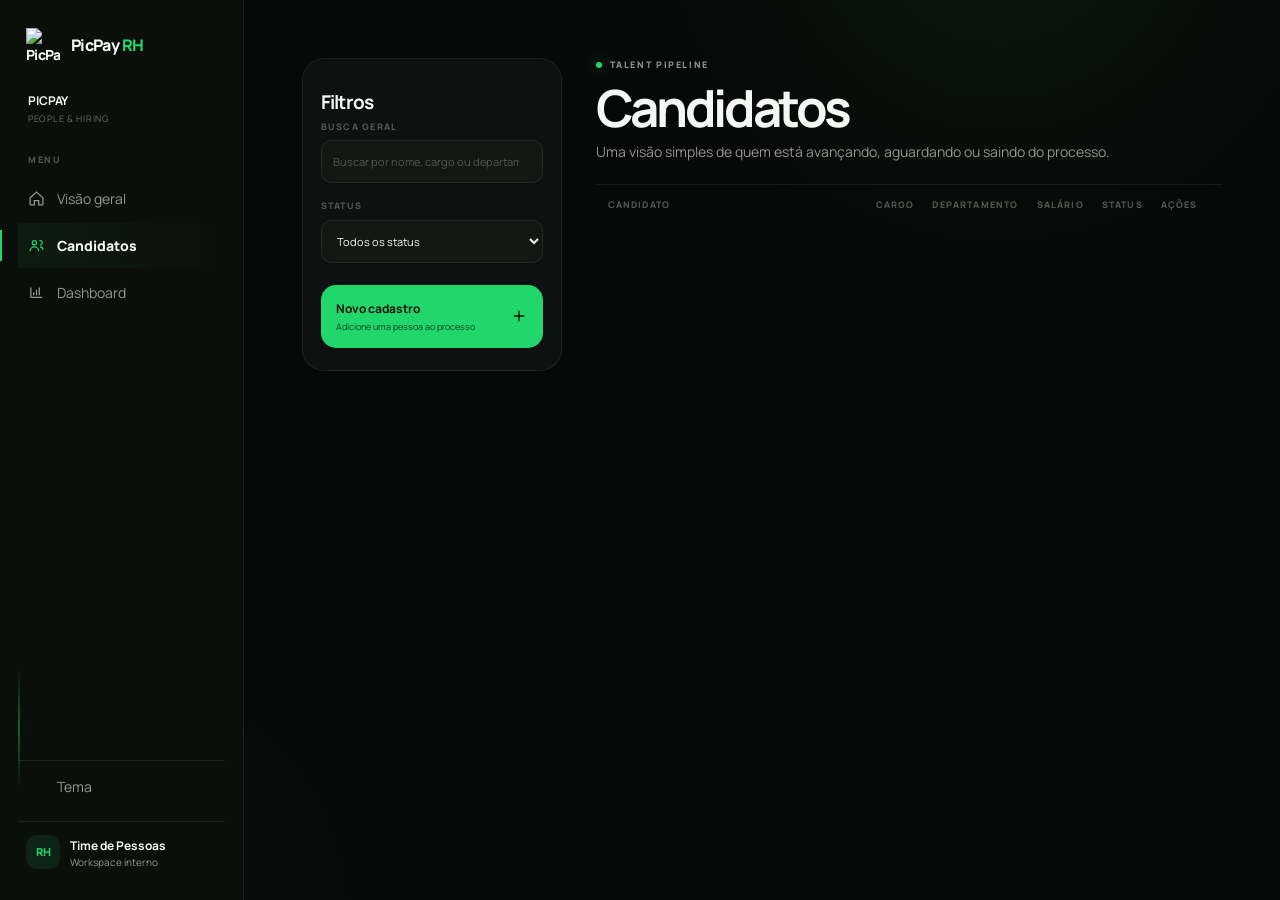
==== candidatos.html @ da06ed48 "Adicionando novos html" ====
<!DOCTYPE html>
<html lang="pt-BR">

<head>
    <meta charset="UTF-8">
    <meta name="viewport" content="width=device-width,initial-scale=1.0">
    <title>PicPay RH — Candidatos</title>
    <link rel="shortcut icon" href="https://cdn.simpleicons.org/picpay/21D66B" type="image/x-icon">
    <link rel="stylesheet" href="frontend/style.css">
</head>

<body>
    <div class="app-shell">
        <aside class="sidebar"><a class="brand" href="index.html"><img class="brand-logo"
                    src="https://cdn.simpleicons.org/picpay/21D66B" alt="PicPay"><span class="brand-text">PicPay
                    <span>RH</span></span></a>
            <div class="sidebar-context"><strong>PICPAY</strong><span>People &amp; Hiring</span></div>
            <div class="sidebar-label">Menu</div>
            <nav class="side-nav"><a href="index.html"><svg viewBox="0 0 24 24" fill="none" stroke="currentColor"
                        stroke-width="1.8">
                        <path d="m3 11 9-8 9 8v9a1 1 0 0 1-1 1h-5v-6H9v6H4a1 1 0 0 1-1-1v-9Z" />
                    </svg><span>Visão geral</span></a><a class="active" href="candidatos.html"><svg viewBox="0 0 24 24"
                        fill="none" stroke="currentColor" stroke-width="1.8">
                        <circle cx="9" cy="8" r="3" />
                        <path d="M3 20a6 6 0 0 1 12 0M17 11a3 3 0 1 0-1-5.8M17 14a4 4 0 0 1 4 4" />
                    </svg><span>Candidatos</span></a><a href="dashboard.html"><svg viewBox="0 0 24 24" fill="none"
                        stroke="currentColor" stroke-width="1.8">
                        <path d="M4 19V5m0 14h16M8 16v-4m4 4V8m4 8V5" />
                    </svg><span>Dashboard</span></a></nav>
            <div class="sidebar-spacer"></div>
            <div class="side-bottom"><button class="side-control theme-toggle"
                    aria-label="Alternar tema"><svg></svg><span>Tema</span></button>
                <div class="side-profile"><span class="profile-avatar">RH</span>
                    <div><b>Time de Pessoas</b><small>Workspace interno</small></div>
                </div>
            </div>
        </aside>
        <header class="mobile-header"><a class="brand" href="index.html"><img class="brand-logo"
                    src="https://cdn.simpleicons.org/picpay/21D66B" alt="PicPay"><span class="brand-text">PicPay
                    <span>RH</span></span></a><button class="icon-btn theme-toggle" aria-label="Alternar tema"></button>
        </header>
        <main class="main">
            <div class="page">
                <div class="candidates-layout">
                    <aside class="filters-panel" id="filtersPanel">
                        <h2>Filtros</h2>
                        <div class="filter-stack">
                            <div class="filter-field"><label for="search">Busca geral</label><input id="search"
                                    type="search" placeholder="Buscar por nome, cargo ou departamento..."
                                    aria-label="Buscar por nome, cargo ou departamento"></div>
                            <div class="filter-field"><label for="statusFilter">Status</label><select id="statusFilter">
                                    <option value="">Todos os status</option>
                                    <option>Em análise</option>
                                    <option>Aprovado</option>
                                    <option>Reprovado</option>
                                    <option>Contratado</option>
                                </select></div>
                        </div><button class="filter-create" id="openCreate" type="button"><span><strong>Novo
                                    cadastro</strong><small>Adicione uma pessoa ao processo</small></span><svg
                                viewBox="0 0 24 24" fill="none" stroke="currentColor" stroke-width="1.8">
                                <path d="M12 5v14M5 12h14" />
                            </svg></button>
                    </aside>
                    <section class="candidate-content">
                        <section class="page-top">
                            <div><span class="eyebrow"><i></i> TALENT PIPELINE</span>
                                <h1>Candidatos</h1>
                                <p>Uma visão simples de quem está avançando, aguardando ou saindo do processo.</p>
                            </div><button class="mobile-filter-toggle" id="mobileFilters" type="button"><svg
                                    viewBox="0 0 24 24" fill="none" stroke="currentColor" stroke-width="1.8">
                                    <path d="M4 6h16M7 12h10M10 18h4" />
                                </svg>Filtros</button>
                        </section>
                        <section class="list-shell">
                            <div class="list-head">
                                <span>Candidato</span><span>Cargo</span><span>Departamento</span><span>Salário</span><span>Status</span><span>Ações</span>
                            </div>
                            <div id="candidateTable"></div>
                            <div id="resultCount" class="sr-only">0 candidatos</div>
                        </section>
                    </section>
                </div>
            </div>
        </main>
        <div class="mobile-filter-backdrop" id="mobileFilterBackdrop" aria-hidden="true"></div>
    </div>
    <div class="modal-backdrop" id="candidateModal" aria-hidden="true">
        <div class="modal" role="dialog" aria-modal="true"><button class="modal-close" data-close="candidateModal"
                aria-label="Fechar">×</button>
            <div class="modal-top"><span class="modal-icon"><svg viewBox="0 0 24 24" fill="none" stroke="currentColor"
                        stroke-width="1.8">
                        <path d="M12 3v18M3 12h18" />
                    </svg></span>
                <div><span class="eyebrow">CANDIDATO</span>
                    <h2 id="modalTitle">Cadastrar candidato</h2>
                    <p id="modalDescription">Adicione uma nova pessoa ao processo seletivo.</p>
                </div>
            </div>
            <form id="candidateForm"><input type="hidden" id="editId">
                <div class="form-grid">
                    <div class="field"><label for="fieldId">ID</label><input id="fieldId" type="number" min="1"
                            step="1" required placeholder="1001"></div>
                    <div class="field"><label for="fieldName">Nome</label><input id="fieldName" required
                            placeholder="Nome completo"></div>
                    <div class="field"><label for="fieldEmail">E-mail</label><input id="fieldEmail" type="email"
                            required placeholder="nome@email.com"></div>
                    <div class="field"><label for="fieldPhone">Telefone</label><input id="fieldPhone" required
                            placeholder="(11) 99999-9999"></div>
                    <div class="field"><label for="fieldRole">Cargo</label><input id="fieldRole" required
                            placeholder="Ex: Product Designer"></div>
                    <div class="field"><label for="fieldDept">Departamento</label><select id="fieldDept" required>
                            <option value="">Selecione</option>
                            <option>Tecnologia</option>
                            <option>Produto</option>
                            <option>Marketing</option>
                            <option>Financeiro</option>
                            <option>RH</option>
                        </select></div>
                    <div class="field"><label for="fieldSalary">Salário</label><input id="fieldSalary" type="number"
                            min="0" step="0.01" required placeholder="8500.00"></div>
                    <div class="field"><label for="fieldStatus">Status</label><select id="fieldStatus" required>
                            <option>Em análise</option>
                            <option>Aprovado</option>
                            <option>Reprovado</option>
                            <option>Contratado</option>
                        </select></div>
                </div>
                <div class="modal-footer"><button type="button" class="btn btn-secondary"
                        data-close="candidateModal">Cancelar</button><button class="btn btn-primary"
                        id="submitCandidate">Cadastrar candidato <span>→</span></button></div>
            </form>
        </div>
    </div>
    <div class="modal-backdrop" id="quickModal" aria-hidden="true">
        <div class="modal modal-small" role="dialog" aria-modal="true"><button class="modal-close"
                data-close="quickModal">×</button><span class="eyebrow">AÇÕES RÁPIDAS</span>
            <div id="quickContent"></div>
            <div class="modal-footer"><button class="btn btn-secondary" data-close="quickModal">Fechar</button><button
                    class="btn btn-primary" id="quickEdit">Editar candidato →</button></div>
        </div>
    </div>
    <div class="modal-backdrop" id="deleteModal" aria-hidden="true">
        <div class="modal modal-small" role="dialog" aria-modal="true"><button class="modal-close"
                data-close="deleteModal">×</button>
            <div class="danger-icon"><svg viewBox="0 0 24 24" fill="none" stroke="currentColor" stroke-width="1.8">
                    <path d="M12 8v5m0 4h.01" />
                    <path d="M10.3 3.8 2.8 17a2 2 0 0 0 1.75 3h14.9a2 2 0 0 0 1.75-3l-7.5-13.2a2 2 0 0 0-3.4 0Z" />
                </svg></div>
            <h2>Excluir candidato?</h2>
            <p id="deleteText">Essa ação removerá permanentemente os dados deste candidato.</p>
            <div class="modal-footer"><button class="btn btn-secondary"
                    data-close="deleteModal">Cancelar</button><button class="btn btn-danger" id="confirmDelete">Excluir
                    candidato</button></div>
        </div>
    </div>
    <nav class="bottom-nav"><a href="index.html"><svg viewBox="0 0 24 24" fill="none" stroke="currentColor"
                stroke-width="1.8">
                <path d="m3 11 9-8 9 8v9a1 1 0 0 1-1 1h-5v-6H9v6H4a1 1 0 0 1-1-1v-9Z" />
            </svg>Início</a><a class="active" href="candidatos.html"><svg viewBox="0 0 24 24" fill="none"
                stroke="currentColor" stroke-width="1.8">
                <circle cx="9" cy="8" r="3" />
                <path d="M3 20a6 6 0 0 1 12 0M17 11a3 3 0 1 0-1-5.8M17 14a4 4 0 0 1 4 4" />
            </svg>Candidatos</a><a href="dashboard.html"><svg viewBox="0 0 24 24" fill="none" stroke="currentColor"
                stroke-width="1.8">
                <path d="M4 19V5m0 14h16M8 16v-4m4 4V8m4 8V5" />
            </svg>Dashboard</a><a href="#" id="mobileCreate"><svg viewBox="0 0 24 24" fill="none" stroke="currentColor"
                stroke-width="1.8">
                <path d="M12 5v14M5 12h14" />
            </svg>Novo</a></nav>
    <script src="frontend/js/script.js"></script>
    <script type="module" src="frontend/js/app.js"></script>
</body>

</html>
---- frontend/style.css ----
@import url('https://fonts.googleapis.com/css2?family=Manrope:wght@400;500;600;700;800&display=swap');

:root {
  --bg-primary: #070908;
  --bg-secondary: #0b0f0c;
  --surface: #0d110f;
  --surface-elevated: #121713;
  --surface-soft: #181f1a;
  --text-primary: #f5f8f5;
  --text-secondary: #8d9890;
  --text-muted: #667069;
  --text-faint: #4f5a53;
  --border: rgba(255, 255, 255, .075);
  --accent: #21d66b;
  --accent-strong: #2ce477;
  --accent-soft: rgba(33, 214, 107, .10);
  --on-accent: #061009;
  --danger: #ff6262;
  --danger-soft: rgba(255, 98, 98, .10);
  --on-danger: #180606;
  --amber: #f4c65f;
  --blue: #91a9ff;
  --shadow: 0 28px 90px rgba(0, 0, 0, .30);
  --r-sm: 12px;
  --r-md: 18px;
  --r-lg: 28px;
  --r-xl: 36px;
  --hero-overlay: rgba(7, 9, 8, .78);
  --glass: rgba(7, 9, 8, .74);
}

body.light {
  --bg-primary: #f4f7f4;
  --bg-secondary: #eef3ef;
  --surface: #ffffff;
  --surface-elevated: #f8faf8;
  --surface-soft: #eef3ef;
  --text-primary: #0d120f;
  --text-secondary: #667168;
  --text-muted: #737d76;
  --text-faint: #9aa39d;
  --border: rgba(13, 24, 16, .09);
  --accent: #17b85a;
  --accent-strong: #12a84f;
  --accent-soft: rgba(23, 184, 90, .10);
  --on-accent: #061009;
  --danger: #d94b4b;
  --danger-soft: rgba(217, 75, 75, .10);
  --on-danger: #fff7f7;
  --shadow: 0 24px 70px rgba(18, 38, 24, .10);
  --hero-overlay: rgba(7, 9, 8, .68);
  --glass: rgba(255, 255, 255, .78);
}

* {
  box-sizing: border-box
}

html {
  scroll-behavior: smooth
}

body {
  margin: 0;
  background: var(--bg-primary);
  color: var(--text-primary);
  font-family: Manrope, Inter, system-ui, sans-serif;
  font-size: 14px;
  line-height: 1.5;
  transition: background .35s, color .35s
}

body:before {
  content: "";
  position: fixed;
  z-index: -2;
  inset: 0;
  background: radial-gradient(circle at 78% -10%, rgba(33, 214, 107, .08), transparent 26%), radial-gradient(circle at 10% 100%, rgba(33, 214, 107, .025), transparent 22%);
  pointer-events: none
}

a {
  color: inherit;
  text-decoration: none
}

button,
input,
select {
  font: inherit
}

button {
  cursor: pointer
}

svg {
  display: block
}

.sr-only {
  position: absolute;
  width: 1px;
  height: 1px;
  overflow: hidden;
  clip: rect(0, 0, 0, 0)
}

/* App shell */
.app-shell {
  min-height: 100vh;
  display: grid;
  grid-template-columns: 244px 1fr
}

.sidebar {
  position: fixed;
  z-index: 30;
  top: 0;
  bottom: 0;
  width: 244px;
  padding: 26px 18px 18px;
  border-right: 1px solid var(--border);
  background: var(--bg-secondary);
  display: flex;
  flex-direction: column;
  overflow: hidden
}

.sidebar:after {
  content: "";
  position: absolute;
  left: 18px;
  bottom: 112px;
  width: 2px;
  height: 120px;
  background: linear-gradient(180deg, transparent, var(--accent), transparent);
  opacity: .42
}

.brand {
  display: flex;
  align-items: center;
  gap: 11px;
  padding: 2px 8px 30px;
  font-weight: 800;
  letter-spacing: -.045em
}

.brand-logo {
  width: 34px;
  height: 34px;
  object-fit: contain
}

.brand-text {
  font-size: 16px
}

.brand-text span {
  color: var(--accent)
}

.sidebar-context {
  padding: 0 10px 27px
}

.sidebar-context strong {
  display: block;
  font-size: 12px;
  letter-spacing: -.01em
}

.sidebar-context span {
  display: block;
  margin-top: 2px;
  color: var(--text-muted);
  font-size: 9px;
  letter-spacing: .08em;
  text-transform: uppercase
}

.sidebar-label {
  padding: 0 10px 10px;
  color: var(--text-faint);
  font-size: 9px;
  letter-spacing: .18em;
  font-weight: 800;
  text-transform: uppercase
}

.side-nav {
  display: grid;
  gap: 2px
}

.side-nav a,
.side-control {
  position: relative;
  display: flex;
  align-items: center;
  gap: 12px;
  width: 100%;
  padding: 12px 10px;
  border-radius: 0;
  border: 0;
  background: transparent;
  color: var(--text-secondary);
  text-align: left;
  transition: color .2s, transform .2s, background .2s
}

.side-nav a:before {
  content: "";
  position: absolute;
  left: -18px;
  top: 7px;
  bottom: 7px;
  width: 2px;
  background: transparent;
  transition: background .2s
}

.side-nav a svg,
.side-control svg {
  width: 17px;
  height: 17px;
  flex: none
}

.side-nav a:hover,
.side-control:hover {
  color: var(--text-primary);
  transform: translateX(3px)
}

.side-nav a:hover {
  background: color-mix(in srgb, var(--surface) 42%, transparent)
}

.side-nav a.active {
  color: var(--text-primary);
  font-weight: 800;
  background: linear-gradient(90deg, color-mix(in srgb, var(--accent-soft) 60%, transparent), transparent)
}

.side-nav a.active:before {
  background: var(--accent)
}

.side-nav a.active svg {
  color: var(--accent)
}

.sidebar-spacer {
  flex: 1
}

.side-bottom {
  display: grid;
  gap: 5px
}

.side-control {
  border-top: 1px solid var(--border);
  padding-top: 15px
}

.side-profile {
  display: flex;
  align-items: center;
  gap: 10px;
  padding: 12px 8px;
  border-top: 1px solid var(--border);
  margin-top: 7px
}

.profile-avatar {
  width: 34px;
  height: 34px;
  border-radius: 11px;
  display: grid;
  place-items: center;
  background: var(--accent-soft);
  color: var(--accent);
  font-weight: 800;
  font-size: 11px
}

.side-profile b {
  font-size: 12px
}

.side-profile small {
  display: block;
  color: var(--text-secondary);
  font-size: 10px
}

.main {
  grid-column: 2;
  min-width: 0
}

.mobile-header {
  display: none
}

.bottom-nav {
  display: none
}

/* Shared */
.page {
  max-width: 1420px;
  margin: 0 auto;
  padding: 58px clamp(24px, 4.5vw, 72px) 80px
}

.page-top {
  display: flex;
  align-items: flex-end;
  justify-content: space-between;
  gap: 28px;
  margin-bottom: 36px
}

.eyebrow {
  display: flex;
  align-items: center;
  gap: 8px;
  color: var(--text-secondary);
  font-size: 9px;
  font-weight: 800;
  letter-spacing: .18em;
  text-transform: uppercase
}

.eyebrow i {
  width: 6px;
  height: 6px;
  background: var(--accent);
  border-radius: 50%;
  box-shadow: 0 0 15px rgba(33, 214, 107, .65)
}

h1,
h2,
h3,
p {
  margin-top: 0
}

.page-top h1 {
  font-size: clamp(40px, 4vw, 60px);
  line-height: .98;
  letter-spacing: -.065em;
  margin: 10px 0 9px
}

.page-top p {
  color: var(--text-secondary);
  margin: 0;
  max-width: 560px
}

.btn {
  display: inline-flex;
  align-items: center;
  justify-content: center;
  gap: 9px;
  border: 0;
  border-radius: 13px;
  padding: 12px 16px;
  font-weight: 800;
  font-size: 12px;
  transition: transform .2s, background .2s, box-shadow .2s, border-color .2s
}

.btn:hover {
  transform: translateY(-1px)
}

.btn-primary {
  background: var(--accent);
  color: var(--on-accent);
  box-shadow: 0 10px 28px rgba(33, 214, 107, .14)
}

.btn-primary:hover {
  background: var(--accent-strong);
  box-shadow: 0 14px 32px rgba(33, 214, 107, .20)
}

.btn-secondary {
  background: var(--surface-elevated);
  color: var(--text-primary);
  border: 1px solid var(--border)
}

.btn-secondary:hover {
  border-color: rgba(33, 214, 107, .35)
}

.btn-danger {
  background: var(--danger);
  color: var(--on-danger)
}

.icon-btn {
  width: 38px;
  height: 38px;
  border: 1px solid var(--border);
  border-radius: 12px;
  background: var(--surface);
  color: var(--text-secondary);
  display: grid;
  place-items: center
}

.icon-btn:hover {
  color: var(--accent);
  border-color: rgba(33, 214, 107, .35)
}

/* Home */
.home {
  padding-top: 34px
}

.home-hero {
  min-height: 680px;
  display: grid;
  grid-template-columns: minmax(0, .92fr) minmax(420px, 1.08fr);
  align-items: center;
  gap: clamp(40px, 6vw, 100px);
  padding: 40px 0 70px
}

.hero-copy h1 {
  font-size: clamp(54px, 6vw, 88px);
  line-height: .94;
  letter-spacing: -.075em;
  max-width: 760px;
  margin: 22px 0 26px
}

.hero-copy h1 em {
  font-style: normal;
  color: var(--accent)
}

.hero-copy>p {
  font-size: 16px;
  line-height: 1.7;
  color: var(--text-secondary);
  max-width: 590px
}

.hero-actions {
  display: flex;
  align-items: center;
  gap: 20px;
  margin-top: 32px
}

.hero-link {
  font-weight: 800;
  font-size: 12px
}

.hero-link span {
  color: var(--accent)
}

.hero-proof {
  display: flex;
  gap: 38px;
  margin-top: 54px
}

.hero-proof div {
  display: grid;
  gap: 2px
}

.hero-proof strong {
  font-size: 18px;
  letter-spacing: -.04em
}

.hero-proof span {
  font-size: 10px;
  color: var(--text-secondary)
}

.hero-visual {
  position: relative;
  min-height: 560px;
  border-radius: var(--r-xl);
  overflow: hidden;
  background: #101712;
  border: 1px solid var(--border)
}

.hero-image {
  position: absolute;
  inset: 0;
  width: 100%;
  height: 100%;
  object-fit: cover;
  object-position: center
}

.hero-visual:after {
  content: "";
  position: absolute;
  inset: 0;
  background: linear-gradient(180deg, rgba(7, 9, 8, .02), rgba(7, 9, 8, .25) 45%, rgba(7, 9, 8, .86)), linear-gradient(90deg, rgba(7, 9, 8, .65), transparent 60%)
}

.hero-orbit {
  position: absolute;
  z-index: 2;
  width: 260px;
  height: 260px;
  border: 1px solid rgba(255, 255, 255, .14);
  border-radius: 50%;
  right: -100px;
  top: -100px
}

.hero-orbit:after {
  content: "";
  position: absolute;
  width: 8px;
  height: 8px;
  border-radius: 50%;
  background: var(--accent);
  left: 35px;
  bottom: 38px;
  box-shadow: 0 0 30px var(--accent)
}

.hero-badge {
  position: absolute;
  z-index: 3;
  left: 28px;
  bottom: 28px;
  display: flex;
  align-items: center;
  gap: 12px;
  padding: 13px 15px;
  background: var(--glass);
  backdrop-filter: blur(18px);
  border: 1px solid rgba(255, 255, 255, .12);
  border-radius: 16px
}

.hero-badge .badge-dot {
  width: 9px;
  height: 9px;
  border-radius: 50%;
  background: var(--accent);
  box-shadow: 0 0 12px var(--accent)
}

.hero-badge b {
  display: block;
  font-size: 12px
}

.hero-badge small {
  display: block;
  color: var(--text-secondary);
  font-size: 10px
}

.hero-float {
  position: absolute;
  z-index: 3;
  right: 26px;
  bottom: 28px;
  width: 180px;
  padding: 16px;
  background: var(--glass);
  backdrop-filter: blur(18px);
  border: 1px solid rgba(255, 255, 255, .11);
  border-radius: 17px
}

.hero-float small {
  color: var(--text-secondary);
  font-size: 9px
}

.hero-float strong {
  display: block;
  font-size: 30px;
  letter-spacing: -.06em;
  margin: 2px 0
}

.mini-progress {
  height: 4px;
  background: rgba(255, 255, 255, .10);
  border-radius: 99px;
  overflow: hidden
}

.mini-progress i {
  display: block;
  width: 72%;
  height: 100%;
  background: var(--accent)
}

.home-values {
  display: grid;
  grid-template-columns: repeat(3, 1fr);
  gap: 0;
  border-top: 1px solid var(--border);
  border-bottom: 1px solid var(--border)
}

.value-item {
  padding: 32px 26px 36px 0;
  display: flex;
  gap: 18px
}

.value-item+.value-item {
  border-left: 1px solid var(--border);
  padding-left: 28px
}

.value-number {
  font-size: 10px;
  color: var(--accent);
  font-weight: 800
}

.value-item h3 {
  font-size: 14px;
  margin: 0 0 5px;
  letter-spacing: -.02em
}

.value-item p {
  font-size: 11px;
  color: var(--text-secondary);
  margin: 0;
  max-width: 270px
}

/* Candidates */
.candidates-layout {
  display: grid;
  grid-template-columns: 260px minmax(0, 1fr);
  gap: 34px;
  align-items: start;
  min-width: 0
}

.filters-panel {
  position: sticky;
  top: 28px;
  align-self: start;
  height: fit-content;
  padding: 22px 18px;
  background: var(--surface);
  border: 1px solid var(--border);
  border-radius: 22px;
  display: flex;
  flex-direction: column
}

.filters-kicker {
  color: var(--text-faint);
  font-size: 9px;
  font-weight: 800;
  letter-spacing: .18em;
  text-transform: uppercase
}

.filters-panel h2 {
  font-size: 19px;
  letter-spacing: -.04em;
  margin: 7px 0 3px
}

.filters-panel>p {
  color: var(--text-secondary);
  font-size: 10px;
  line-height: 1.55;
  margin: 0 0 16px
}

.filter-create {
  display: flex;
  align-items: center;
  justify-content: space-between;
  gap: 12px;
  width: 100%;
  padding: 14px 14px;
  margin: 22px 0 0;
  border: 1px solid rgba(33, 214, 107, .24);
  border-radius: 15px;
  background: var(--accent);
  color: var(--on-accent);
  text-align: left;
  transition: transform .2s, box-shadow .2s, background .2s
}

.filter-create:hover {
  transform: translateY(-1px);
  background: var(--accent-strong);
  box-shadow: 0 12px 28px rgba(33, 214, 107, .14)
}

.filter-create strong {
  display: block;
  font-size: 12px
}

.filter-create small {
  display: block;
  margin-top: 2px;
  font-size: 9px;
  opacity: .72
}

.filter-create svg {
  width: 18px;
  flex: none
}

.filter-stack {
  display: grid;
  gap: 16px
}

.filter-field {
  display: grid;
  gap: 7px
}

.filter-field label {
  color: var(--text-faint);
  font-size: 9px;
  font-weight: 800;
  letter-spacing: .14em;
  text-transform: uppercase
}

.filter-field input,
.filter-field select {
  width: 100%;
  height: 43px;
  padding: 0 11px;
  border: 1px solid var(--border);
  border-radius: 11px;
  background: var(--surface-elevated);
  color: var(--text-primary);
  outline: 0;
  font-size: 11px
}

.filter-field input::placeholder {
  color: var(--text-faint)
}

.filter-field input:focus,
.filter-field select:focus {
  border-color: rgba(33, 214, 107, .55);
  box-shadow: 0 0 0 3px var(--accent-soft)
}

.candidate-content {
  min-width: 0;
  overflow: visible
}

.candidate-content .page-top {
  margin-bottom: 22px
}

.candidate-content .page-top h1 {
  font-size: clamp(38px, 4vw, 56px)
}

.candidate-content .page-top p {
  max-width: 620px
}

.candidate-search {
  display: flex;
  align-items: center;
  gap: 9px;
  height: 52px;
  padding: 0 15px;
  background: var(--surface);
  border: 1px solid var(--border);
  border-radius: 15px;
  margin-bottom: 20px
}

.candidate-search svg {
  width: 17px;
  color: var(--text-secondary)
}

.candidate-search input {
  width: 100%;
  height: 100%;
  border: 0;
  outline: 0;
  background: transparent;
  color: var(--text-primary);
  font-size: 12px
}

.candidate-search input::placeholder {
  color: var(--text-faint)
}

.list-shell {
  border-top: 1px solid var(--border)
}

.list-head,
.candidate-row {
  display: grid;
  grid-template-columns: minmax(250px, 1.7fr) 1.1fr 1fr .9fr .85fr 120px;
  gap: 18px;
  align-items: center
}

.list-head {
  padding: 13px 12px;
  color: var(--text-faint);
  font-size: 9px;
  letter-spacing: .13em;
  text-transform: uppercase;
  font-weight: 800
}

.candidate-row {
  padding: 16px 12px;
  border-top: 1px solid var(--border);
  transition: background .2s, border-color .2s
}

.candidate-row:hover {
  background: color-mix(in srgb, var(--surface-elevated) 70%, transparent);
  border-color: rgba(33, 214, 107, .08)
}

.candidate-person {
  display: flex;
  align-items: center;
  gap: 12px;
  min-width: 0
}

.candidate-avatar {
  width: 42px;
  height: 42px;
  border-radius: 13px;
  object-fit: cover;
  background: var(--surface-soft);
  flex: none
}

.candidate-avatar.initials {
  display: grid;
  place-items: center;
  color: var(--accent);
  font-size: 11px;
  font-weight: 800
}

.candidate-person b,
.candidate-main b {
  display: block;
  font-size: 12px;
  white-space: nowrap;
  overflow: hidden;
  text-overflow: ellipsis
}

.candidate-person small,
.candidate-main small {
  display: block;
  color: var(--text-secondary);
  font-size: 10px;
  white-space: nowrap;
  overflow: hidden;
  text-overflow: ellipsis
}

.candidate-main {
  min-width: 0
}

.candidate-salary {
  font-size: 12px;
  font-weight: 700
}

.status-pill {
  display: inline-flex;
  align-items: center;
  gap: 6px;
  padding: 6px 9px;
  border-radius: 99px;
  background: var(--surface-elevated);
  font-size: 9px;
  font-weight: 800;
  white-space: nowrap
}

.status-pill:before {
  content: "";
  width: 5px;
  height: 5px;
  border-radius: 50%;
  background: currentColor
}

.status-analysis {
  color: var(--amber)
}

.status-approved {
  color: var(--blue)
}

.status-rejected {
  color: var(--danger)
}

.status-hired {
  color: var(--accent)
}

.row-actions {
  display: flex;
  justify-content: flex-end;
  gap: 5px
}

.row-action {
  width: 31px;
  height: 31px;
  border: 1px solid var(--border);
  border-radius: 10px;
  background: var(--surface-elevated);
  color: var(--text-secondary);
  display: grid;
  place-items: center;
  transition: .2s
}

.row-action svg {
  width: 14px
}

.row-action:hover {
  color: var(--accent);
  border-color: rgba(33, 214, 107, .35)
}

.row-action.delete:hover {
  color: var(--danger);
  border-color: rgba(255, 98, 98, .35)
}

.empty-state {
  padding: 60px 20px;
  text-align: center;
  color: var(--text-secondary);
  border-top: 1px solid var(--border)
}

.mobile-filter-toggle {
  display: none
}

/* Modals */
.modal-backdrop {
  position: fixed;
  z-index: 100;
  inset: 0;
  display: none;
  align-items: center;
  justify-content: center;
  padding: 20px;
  background: rgba(0, 0, 0, .72);
  backdrop-filter: blur(14px)
}

.modal-backdrop.open {
  display: flex;
  animation: fade .18s ease
}

.modal {
  position: relative;
  width: min(720px, 100%);
  max-height: 92vh;
  overflow: auto;
  padding: 30px;
  background: var(--surface);
  border: 1px solid var(--border);
  border-radius: 26px;
  box-shadow: 0 40px 120px rgba(0, 0, 0, .48);
  animation: modalUp .22s ease
}

.modal-small {
  width: min(470px, 100%)
}

.modal-close {
  position: absolute;
  right: 18px;
  top: 18px;
  width: 34px;
  height: 34px;
  border: 1px solid var(--border);
  border-radius: 10px;
  background: var(--surface-elevated);
  color: var(--text-secondary);
  display: grid;
  place-items: center
}

.modal-close:hover {
  color: var(--text-primary)
}

.modal-top {
  display: flex;
  gap: 13px;
  margin-bottom: 26px
}

.modal-icon {
  width: 42px;
  height: 42px;
  display: grid;
  place-items: center;
  border-radius: 13px;
  background: var(--accent-soft);
  color: var(--accent)
}

.modal h2 {
  font-size: 25px;
  letter-spacing: -.045em;
  margin: 3px 0 5px
}

.modal-top p,
.modal>p {
  color: var(--text-secondary);
  font-size: 11px;
  margin: 0
}

.form-grid {
  display: grid;
  grid-template-columns: 1fr 1fr;
  gap: 15px
}

.field {
  display: grid;
  gap: 7px
}

.field label {
  font-size: 10px;
  font-weight: 800;
  color: var(--text-secondary)
}

.field input,
.field select {
  width: 100%;
  height: 48px;
  padding: 0 13px;
  border: 1px solid var(--border);
  border-radius: 12px;
  background: var(--surface-elevated);
  color: var(--text-primary);
  outline: 0
}

.field input::placeholder {
  color: var(--text-faint)
}

.field input:focus,
.field select:focus {
  border-color: rgba(33, 214, 107, .58);
  box-shadow: 0 0 0 3px var(--accent-soft)
}

.modal-footer {
  display: flex;
  justify-content: flex-end;
  gap: 9px;
  padding-top: 20px;
  margin-top: 24px;
  border-top: 1px solid var(--border)
}

.quick-person {
  display: flex;
  align-items: center;
  gap: 12px;
  padding: 10px 0 20px
}

.quick-avatar {
  width: 48px;
  height: 48px;
  border-radius: 14px;
  background: var(--accent-soft);
  color: var(--accent);
  display: grid;
  place-items: center;
  font-weight: 800
}

.quick-person h3 {
  font-size: 16px;
  margin: 0 0 2px
}

.quick-person small {
  font-size: 10px;
  color: var(--text-secondary)
}

.quick-grid {
  display: grid;
  grid-template-columns: 1fr 1fr;
  gap: 8px
}

.quick-item {
  padding: 12px;
  border-radius: 13px;
  background: var(--surface-elevated)
}

.quick-item small {
  display: block;
  color: var(--text-secondary);
  font-size: 9px;
  margin-bottom: 3px
}

.quick-item b {
  font-size: 11px
}

.danger-icon {
  width: 46px;
  height: 46px;
  border-radius: 14px;
  background: var(--danger-soft);
  color: var(--danger);
  display: grid;
  place-items: center;
  margin-bottom: 18px
}

.danger-icon svg {
  width: 21px
}

/* Dashboard */
.dashboard-intro {
  display: flex;
  justify-content: space-between;
  align-items: flex-end;
  gap: 20px;
  margin-bottom: 30px
}

.dashboard-intro h1 {
  font-size: clamp(40px, 4vw, 60px);
  line-height: .98;
  letter-spacing: -.065em;
  margin: 10px 0 8px
}

.dashboard-intro p {
  margin: 0;
  color: var(--text-secondary)
}

.kpi-layout {
  display: grid;
  grid-template-columns: 1.55fr 1fr 1fr;
  grid-template-rows: 1fr 1fr;
  gap: 12px;
  margin-bottom: 12px
}

.kpi {
  position: relative;
  min-height: 150px;
  padding: 20px 21px;
  background: var(--surface);
  border: 1px solid var(--border);
  border-radius: 20px;
  overflow: hidden
}

.kpi.primary {
  grid-row: 1/3;
  display: flex;
  flex-direction: column;
  justify-content: space-between;
  min-height: 312px;
  background: linear-gradient(135deg, var(--surface), color-mix(in srgb, var(--accent-soft) 80%, var(--surface)))
}

.kpi-icon {
  width: 34px;
  height: 34px;
  display: grid;
  place-items: center;
  border-radius: 10px;
  background: var(--accent-soft);
  color: var(--accent);
  margin-bottom: 22px
}

.kpi small {
  color: var(--text-secondary);
  font-size: 10px
}

.kpi strong {
  display: block;
  font-size: 43px;
  line-height: 1;
  letter-spacing: -.065em;
  margin: 7px 0
}

.kpi.primary strong {
  font-size: 72px
}

.kpi-note {
  color: var(--text-secondary);
  font-size: 10px
}

.kpi-note b {
  color: var(--accent)
}

.kpi-corner {
  position: absolute;
  right: -38px;
  top: -38px;
  width: 120px;
  height: 120px;
  border: 1px solid rgba(33, 214, 107, .18);
  border-radius: 50%
}

.chart-grid {
  display: grid;
  grid-template-columns: 1fr 1fr;
  gap: 12px
}

.chart-card {
  background: var(--surface);
  border: 1px solid var(--border);
  border-radius: 22px;
  padding: 22px;
  min-height: 350px
}

.chart-card.wide {
  grid-column: 1/-1;
  min-height: 380px
}

.chart-head {
  display: flex;
  align-items: flex-start;
  justify-content: space-between;
  gap: 20px
}

.chart-head h2 {
  font-size: 18px;
  letter-spacing: -.035em;
  margin: 5px 0
}

.chart-head p {
  font-size: 10px;
  color: var(--text-secondary);
  margin: 0
}

.chart-tag {
  padding: 6px 9px;
  border-radius: 99px;
  background: var(--surface-elevated);
  color: var(--text-secondary);
  font-size: 9px;
  white-space: nowrap
}

.donut-wrap {
  display: flex;
  align-items: center;
  justify-content: center;
  gap: 54px;
  height: 255px
}

.donut {
  width: 172px;
  height: 172px;
  border-radius: 50%;
  display: grid;
  place-items: center;
  background: conic-gradient(var(--accent) 0 40%, var(--blue) 40% 69%, var(--danger) 69% 88%, var(--amber) 88% 100%);
  position: relative
}

.donut:after {
  content: "";
  position: absolute;
  inset: 23px;
  border-radius: 50%;
  background: var(--surface)
}

.donut-center {
  position: relative;
  z-index: 2;
  text-align: center
}

.donut-center strong {
  display: block;
  font-size: 31px;
  letter-spacing: -.06em
}

.donut-center small {
  font-size: 9px;
  color: var(--text-secondary)
}

.legend {
  width: 175px
}

.legend-row {
  display: flex;
  align-items: center;
  gap: 8px;
  margin: 13px 0
}

.legend-row i {
  width: 7px;
  height: 7px;
  border-radius: 50%
}

.legend-row span {
  flex: 1;
  font-size: 10px
}

.legend-row b {
  font-size: 10px
}

.bar-chart {
  margin-top: 35px
}

.bar-row {
  display: grid;
  grid-template-columns: 92px 1fr 26px;
  align-items: center;
  gap: 10px;
  margin: 17px 0
}

.bar-row label,
.bar-row b {
  font-size: 10px
}

.bar-track {
  height: 7px;
  border-radius: 99px;
  background: var(--surface-elevated);
  overflow: hidden
}

.bar-track i {
  display: block;
  height: 100%;
  border-radius: 99px;
  background: var(--accent)
}

.line-chart {
  height: 275px;
  margin-top: 30px;
  position: relative
}

.line-chart svg {
  width: 100%;
  height: 100%;
  overflow: visible
}

.line-grid {
  stroke: var(--border);
  stroke-width: 1;
  stroke-dasharray: 4 5
}

.line-area {
  fill: rgba(33, 214, 107, .08)
}

.line-path {
  fill: none;
  stroke: var(--accent);
  stroke-width: 3;
  vector-effect: non-scaling-stroke
}

.line-point {
  fill: var(--surface);
  stroke: var(--accent);
  stroke-width: 3
}

.chart-x {
  display: flex;
  justify-content: space-between;
  color: var(--text-faint);
  font-size: 8px;
  margin-top: -18px;
  padding: 0 2px
}

/* responsive */
@media(max-width:1100px) {
  .app-shell {
    grid-template-columns: 82px 1fr
  }

  .sidebar {
    width: 82px;
    padding: 24px 11px
  }

  .brand {
    justify-content: center;
    padding-inline: 0
  }

  .brand-text,
  .sidebar-label,
  .side-nav a span,
  .side-control span,
  .side-profile>div:last-child {
    display: none
  }

  .side-nav a,
  .side-control {
    justify-content: center
  }

  .side-profile {
    justify-content: center;
    padding-inline: 0
  }

  .page {
    padding-inline: 28px
  }

  .home-hero {
    grid-template-columns: 1fr 1fr;
    gap: 35px
  }

  .hero-copy h1 {
    font-size: clamp(50px, 5.5vw, 70px)
  }

  .list-head,
  .candidate-row {
    grid-template-columns: minmax(230px, 1.6fr) 1fr 1fr .9fr .8fr 105px
  }

  .kpi-layout {
    grid-template-columns: 1.3fr 1fr 1fr
  }
}

@media(max-width:850px) {
  .app-shell {
    display: block
  }

  .sidebar {
    display: none
  }

  .main {
    padding-bottom: 80px
  }

  .mobile-header {
    height: 64px;
    display: flex;
    align-items: center;
    justify-content: space-between;
    padding: 0 18px;
    border-bottom: 1px solid var(--border);
    position: sticky;
    top: 0;
    z-index: 25;
    background: color-mix(in srgb, var(--bg-primary) 92%, transparent);
    backdrop-filter: blur(20px)
  }

  .mobile-header .brand {
    padding: 0
  }

  .bottom-nav {
    display: grid;
    grid-template-columns: repeat(4, 1fr);
    position: fixed;
    z-index: 40;
    left: 12px;
    right: 12px;
    bottom: 12px;
    padding: 7px;
    border: 1px solid var(--border);
    border-radius: 18px;
    background: color-mix(in srgb, var(--surface) 90%, transparent);
    backdrop-filter: blur(20px);
    box-shadow: var(--shadow)
  }

  .bottom-nav a {
    display: grid;
    justify-items: center;
    gap: 3px;
    padding: 8px 5px;
    border-radius: 12px;
    color: var(--text-secondary);
    font-size: 8px;
    font-weight: 700
  }

  .bottom-nav a.active {
    background: var(--accent-soft);
    color: var(--accent)
  }

  .bottom-nav svg {
    width: 17px;
    height: 17px
  }

  .page {
    padding: 36px 20px 55px
  }

  .home-hero {
    grid-template-columns: 1fr;
    padding-top: 28px
  }

  .hero-visual {
    min-height: 470px
  }

  .home-values {
    grid-template-columns: 1fr
  }

  .value-item,
  .value-item+.value-item {
    padding: 24px 0;
    border-left: 0
  }

  .value-item+.value-item {
    border-top: 1px solid var(--border)
  }

  .tool-row {
    flex-wrap: wrap
  }

  .search {
    min-width: 100%;
    border-bottom: 1px solid var(--border)
  }

  .filter-select {
    flex: 1;
    min-width: 120px
  }

  .list-head {
    display: none
  }

  .candidate-row {
    grid-template-columns: 1fr auto;
    padding: 17px 4px;
    gap: 10px
  }

  .candidate-row>div:nth-child(2),
  .candidate-row>div:nth-child(3),
  .candidate-row>div:nth-child(4) {
    display: none
  }

  .candidate-row>div:nth-child(5) {
    grid-column: 2;
    grid-row: 1
  }

  .row-actions {
    grid-column: 1/3;
    justify-content: flex-start;
    padding-left: 54px
  }

  .kpi-layout {
    grid-template-columns: 1fr 1fr;
    grid-template-rows: auto
  }

  .kpi.primary {
    grid-column: 1/-1;
    grid-row: auto;
    min-height: 235px
  }

  .chart-grid {
    grid-template-columns: 1fr
  }

  .chart-card.wide {
    grid-column: auto
  }

  .dashboard-intro {
    align-items: flex-start;
    flex-direction: column
  }
}

@media(max-width:520px) {
  .page-top {
    align-items: flex-start;
    flex-direction: column
  }

  .page-top h1,
  .dashboard-intro h1 {
    font-size: 40px
  }

  .page-top .btn {
    width: 100%
  }

  .hero-copy h1 {
    font-size: 50px
  }

  .hero-actions {
    align-items: stretch;
    flex-direction: column
  }

  .hero-actions .btn {
    width: 100%
  }

  .hero-proof {
    gap: 24px
  }

  .hero-visual {
    min-height: 390px
  }

  .hero-float {
    right: 16px;
    bottom: 16px
  }

  .hero-badge {
    left: 16px;
    bottom: 16px
  }

  .form-grid {
    grid-template-columns: 1fr
  }

  .modal {
    padding: 23px;
    border-radius: 22px
  }

  .modal-footer {
    flex-direction: column-reverse
  }

  .modal-footer .btn {
    width: 100%
  }

  .quick-grid {
    grid-template-columns: 1fr
  }

  .donut-wrap {
    gap: 25px;
    flex-direction: column;
    height: auto;
    padding: 25px 0
  }

  .chart-card {
    min-height: 0
  }

  .kpi-layout {
    grid-template-columns: 1fr
  }

  .kpi.primary {
    grid-column: auto
  }

  .kpi strong {
    font-size: 36px
  }

  .kpi.primary strong {
    font-size: 58px
  }
}

@keyframes fade {
  from {
    opacity: 0
  }

  to {
    opacity: 1
  }
}

@keyframes modalUp {
  from {
    opacity: 0;
    transform: translateY(10px) scale(.99)
  }

  to {
    opacity: 1;
    transform: none
  }
}

/* Candidate responsive refinements */
@media(max-width:1100px) {
  .candidates-layout {
    grid-template-columns: 225px minmax(0, 1fr);
    gap: 24px
  }

  .list-head,
  .candidate-row {
    grid-template-columns: minmax(210px, 1.6fr) 1fr 1fr .9fr .8fr 105px
  }
}

@media(max-width:850px) {
  .candidates-layout {
    display: block
  }

  .filters-panel {
    position: fixed;
    z-index: 80;
    top: 16px;
    bottom: auto;
    left: 0;
    width: min(340px, 88vw);
    max-height: calc(100dvh - 32px);
    border-radius: 0 24px 24px 0;
    transform: translateX(-105%);
    transition: transform .25s ease;
    box-shadow: var(--shadow);
    overflow: auto
  }

  .filters-panel.open {
    transform: translateX(0)
  }

  .mobile-filter-toggle {
    display: inline-flex;
    align-items: center;
    gap: 7px;
    height: 42px;
    padding: 0 13px;
    border: 1px solid var(--border);
    border-radius: 12px;
    background: var(--surface);
    color: var(--text-primary);
    font-size: 10px;
    font-weight: 800
  }

  .mobile-filter-toggle svg {
    width: 15px
  }

  .candidate-content .page-top {
    align-items: flex-start
  }

  .list-head {
    display: none
  }

  .candidate-row {
    grid-template-columns: 1fr auto;
    padding: 17px 4px;
    gap: 10px
  }

  .candidate-row>div:nth-child(2),
  .candidate-row>div:nth-child(3),
  .candidate-row>div:nth-child(4) {
    display: none
  }

  .candidate-row>div:nth-child(5) {
    grid-column: 2;
    grid-row: 1
  }

  .row-actions {
    grid-column: 1/3;
    justify-content: flex-start;
    padding-left: 54px
  }
}

@media(max-width:520px) {
  .candidate-content .page-top {
    margin-bottom: 16px
  }

  .candidate-content .page-top h1 {
    font-size: 40px
  }

  .filters-panel {
    width: 92vw
  }

  .filter-stack {
    gap: 15px
  }
}

.mobile-filter-backdrop {
  display: none
}

@media(max-width:850px) {
  .mobile-filter-backdrop.open {
    display: block;
    position: fixed;
    z-index: 70;
    inset: 0;
    background: rgba(0, 0, 0, .52);
    backdrop-filter: blur(3px)
  }
}
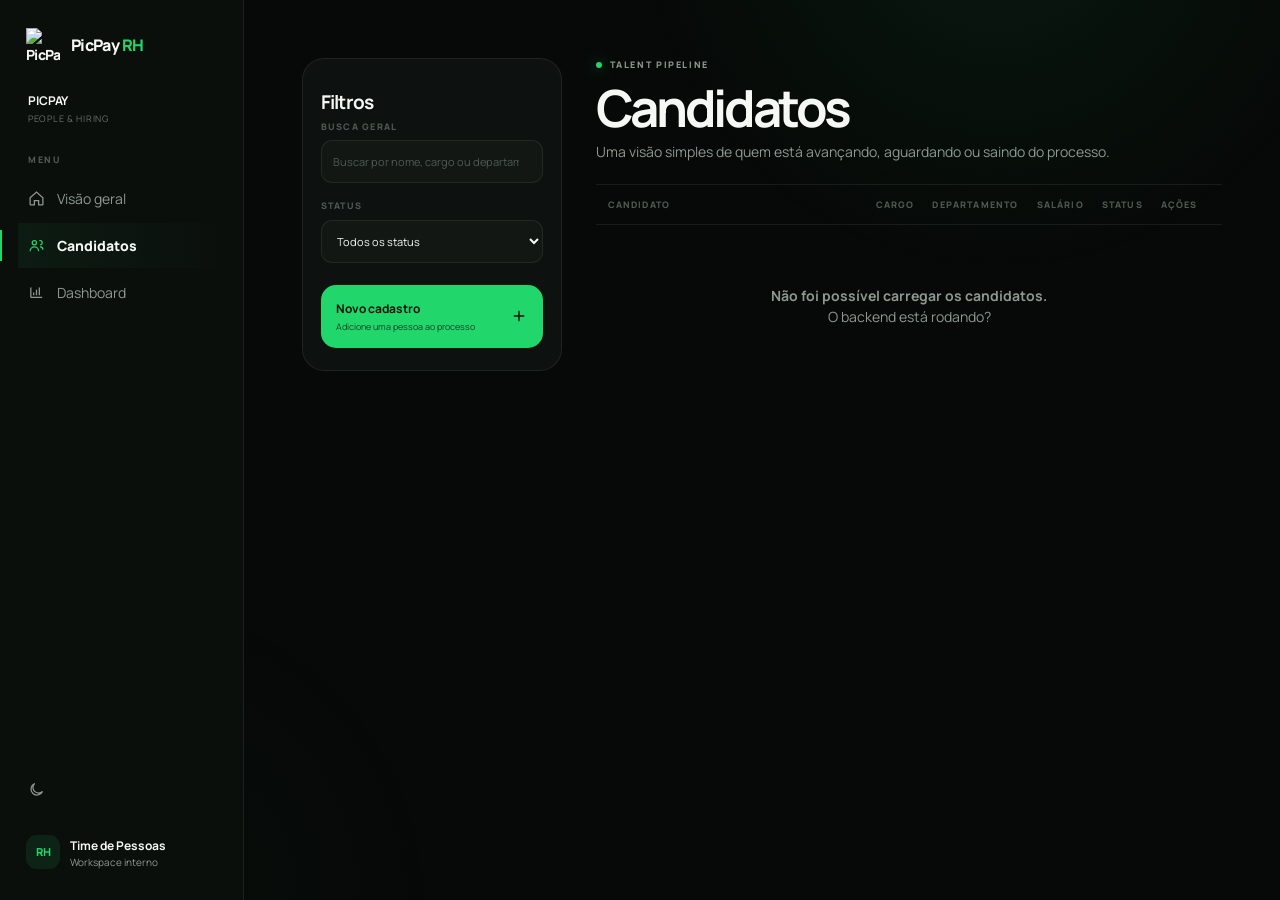
==== commit 0422a8a5: "v2.0" ====
--- a/candidatos.html
+++ b/candidatos.html
@@ -116,8 +116,9 @@
                             <option>Financeiro</option>
                             <option>RH</option>
                         </select></div>
-                    <div class="field"><label for="fieldSalary">Salário</label><input id="fieldSalary" type="number"
-                            min="0" step="0.01" required placeholder="8500.00"></div>
+                    <div class="field"><label for="fieldSalary">Salário</label>
+                        <input id="fieldSalary" type="text" inputmode="numeric" required placeholder="R$ 8.500,00">
+                    </div>
                     <div class="field"><label for="fieldStatus">Status</label><select id="fieldStatus" required>
                             <option>Em análise</option>
                             <option>Aprovado</option>
--- a/frontend/style.css
+++ b/frontend/style.css
@@ -127,17 +127,6 @@
   overflow: hidden
 }
 
-.sidebar:after {
-  content: "";
-  position: absolute;
-  left: 18px;
-  bottom: 112px;
-  width: 2px;
-  height: 120px;
-  background: linear-gradient(180deg, transparent, var(--accent), transparent);
-  opacity: .42
-}
-
 .brand {
   display: flex;
   align-items: center;
@@ -262,7 +251,6 @@
 }
 
 .side-control {
-  border-top: 1px solid var(--border);
   padding-top: 15px
 }
 
@@ -271,7 +259,6 @@
   align-items: center;
   gap: 10px;
   padding: 12px 8px;
-  border-top: 1px solid var(--border);
   margin-top: 7px
 }
 
@@ -299,7 +286,8 @@
 
 .main {
   grid-column: 2;
-  min-width: 0
+  min-width: 0;
+  overflow: visible
 }
 
 .mobile-header {
@@ -314,7 +302,8 @@
 .page {
   max-width: 1420px;
   margin: 0 auto;
-  padding: 58px clamp(24px, 4.5vw, 72px) 80px
+  padding: 58px clamp(24px, 4.5vw, 72px) 80px;
+  overflow: visible
 }
 
 .page-top {
@@ -659,14 +648,16 @@
   grid-template-columns: 260px minmax(0, 1fr);
   gap: 34px;
   align-items: start;
-  min-width: 0
+  min-width: 0;
+  overflow: visible
 }
 
 .filters-panel {
   position: sticky;
   top: 28px;
   align-self: start;
-  height: fit-content;
+  height: max-content;
+  min-height: 0;
   padding: 22px 18px;
   background: var(--surface);
   border: 1px solid var(--border);
@@ -1166,6 +1157,35 @@
 
 .quick-item b {
   font-size: 11px
+}
+
+.quick-item label {
+  display: block;
+  color: var(--text-secondary);
+  font-size: 9px;
+  margin-bottom: 6px;
+}
+
+.quick-item input,
+.quick-item select {
+  width: 100%;
+  border: 0;
+  outline: 0;
+  background: transparent;
+  color: var(--text-primary);
+  font-family: inherit;
+  font-size: 11px;
+  font-weight: 700;
+  padding: 0;
+}
+
+.quick-item select {
+  cursor: pointer;
+}
+
+.quick-item input:focus,
+.quick-item select:focus {
+  color: var(--accent);
 }
 
 .danger-icon {
